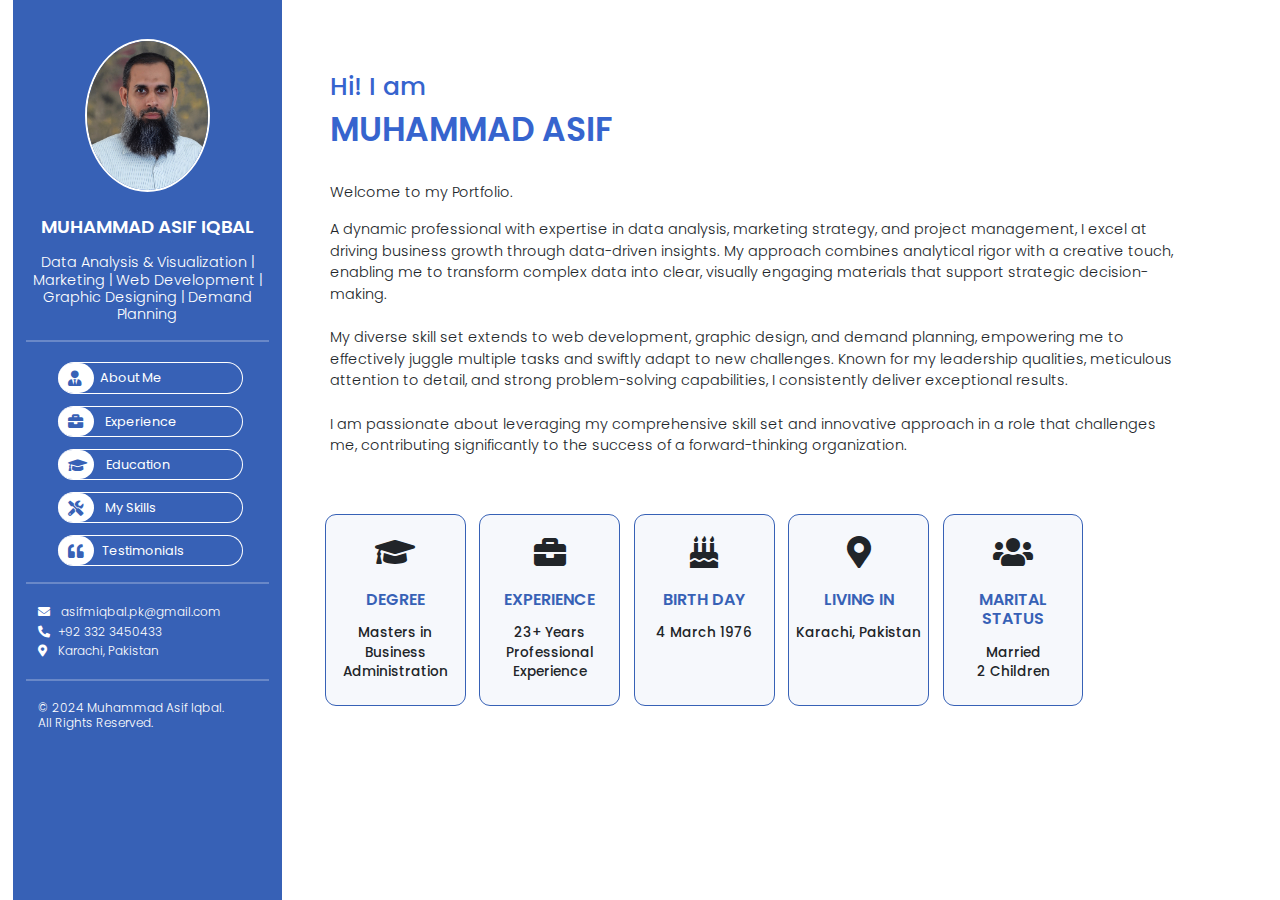
==== index.html @ bdbd3a94 "Copy Original without Portfolio" ====
<!DOCTYPE html>
<html lang="en">

<head>
    <meta charset="UTF-8">
    <meta http-equiv="X-UA-Compatible" content="IE=edge">
    <meta name="viewport" content="width=device-width, initial-scale=1, shrink-to-fit=no">
    <meta name="author" "Consulting Crew">
    <meta name="description" content=" Muhammad Asif Iqbal: Proficient in data analysis, marketing, and design. Drives growth with data-driven strategies and creative solutions.">
    <title>Muhammad Asif Iqbal's Portfolio</title>
    
    <!-- CSS Links -->
    <link rel="stylesheet" href="https://cdnjs.cloudflare.com/ajax/libs/font-awesome/5.15.3/css/all.min.css">
    <link rel="stylesheet" href="https://cdnjs.cloudflare.com/ajax/libs/OwlCarousel2/2.3.4/assets/owl.carousel.min.css">
    <link rel="stylesheet" href="https://cdnjs.cloudflare.com/ajax/libs/OwlCarousel2/2.3.4/assets/owl.theme.default.min.css">
    <link rel="stylesheet" href="https://cdn.jsdelivr.net/npm/bootstrap@5.3.2/dist/css/bootstrap.min.css">
    <link rel="stylesheet" href="style.css">
    <link rel="stylesheet" href="responsive.css">
</head>

<body>
    <div id="sidebar" class="sidebar">

        <button id="toggle-button">&#9776;</button>
        <div id="sidebar-content">
            
        <img src="images/Asif.jpg" alt="Muhammad Asif Iqbal">
        <h3> Muhammad Asif Iqbal</h3>
        <p> Data Analysis & Visualization | Marketing | Web Development | Graphic Designing | Demand Planning</p>
            <hr style="margin-left: auto; margin-right: auto; color: #fff; border-width: 2px;padding-bottom: 0.3rem">
                <nav class="vertical-nav">
                    <ul>
                        <li><a href="index.html"><i class="fas fa-user-tie nav-icon"></i>About Me</a></li>
                        <li><a href="experience.html"><i class="fas fa-briefcase nav-icon"></i> Experience</a></li>
                        <li><a href="education.html"><i class="fas fa-graduation-cap nav-icon"></i>Education</a></li>
                        <li><a href="skills.html"><i class="fas fa-tools nav-icon"></i> My Skills</a></li>
                        <li><a href="testimonials.html"><i class="fas fa-quote-left nav-icon"></i>Testimonials</a></li>
                    </ul>
                </nav>
            <hr style="margin-left: auto; margin-right: auto; color: #fff; border-width: 2px; padding-bottom: 0.3rem;">
                
                <div class="contacts">
                    <p>                      
                        <a href="mailto:asifmiqbal.pk@gmail.com" style="text-decoration: none; color: #fff;"><i class="fas fa-envelope"></i> asifmiqbal.pk@gmail.com</a>
                    <br>
                        <a href="tel:+923323450433" style="text-decoration: none; color: #fff;"><i class="fas fa-phone-alt"></i>+92 332 3450433</a>
                    <br>
                        <span style="text-decoration: none; color: #fff;"><i class="fas fa-map-marker-alt"></i> Karachi, Pakistan</span>
                    <br>
                    <!---<a href="#" style="text-decoration: none;"><i class="fab fa-linkedin-in"></i></a>---->                        </p>
                </div>
            <div>
                <hr style="margin-left: auto; margin-right: auto; color: #fff; border-width: 2px; padding-bottom: 0.2rem;">

            <footer class="footer">
                <p> &copy; 2024 Muhammad Asif Iqbal. <br> All Rights Reserved. </p>
            </footer>
            </div>
    </div>
    </div>

    <div id="main-content">
        <div class="container" style="display: flex; flex-direction: column;">    
            <br>
            <br>
            <br>
                <h2 style="text-align: left; font-weight: 450; color: #3664ce; font-size: 25px; padding-left: 5%; padding-right: 7%;">Hi! I am</h2>
                <h2 style="text-align: left; font-weight: 550; color: #3664ce; text-transform: uppercase; font-size: 33px; padding-left: 5%; padding-right: 7%;">Muhammad Asif</h2>
                <br>
                <p style="padding-left: 5%; padding-right: 9%; font-size: 0.9em; font-weight: 300;">
                    Welcome to my Portfolio.</p>
                <p style="padding-left: 5%; padding-right: 9%; font-size: 0.9em; font-weight: 300;">
                    A dynamic professional with expertise in data analysis, marketing strategy, and project management, I excel at driving business growth through data-driven insights. My approach combines analytical rigor with a creative touch, enabling me to transform complex data into clear, visually engaging materials that support strategic decision-making.
                    <br><br>
                    My diverse skill set extends to web development, graphic design, and demand planning, empowering me to effectively juggle multiple tasks and swiftly adapt to new challenges. Known for my leadership qualities, meticulous attention to detail, and strong problem-solving capabilities, I consistently deliver exceptional results.
                    <br><br>
                    I am passionate about leveraging my comprehensive skill set and innovative approach in a role that challenges me, contributing significantly to the success of a forward-thinking organization.
                </p>
            <div class="about-container"> 
                <div class="about-box">
                    <i class="fa fa-graduation-cap counter-icon"></i>
                    <h5>Degree</H5>
                    <p>Masters in Business Administration</p>
                </div>

                <div class="about-box">
                    <i class="fa fa-briefcase counter-icon"></i>
                    <H5>Experience</h5>
                    <p> 23+ Years Professional Experience </p>
                </div>

                <div class="about-box">
                    <i class="fa fa-birthday-cake counter-icon"></i>
                    <H5>Birth Day</H5>
                    <p> 4 March 1976 </p>
                </div>

                <div class="about-box">
                    <i class="fas fa-map-marker-alt"></i>
                    <H5>Living in</H5>
                    <p>Karachi, Pakistan</p>
                </div>

                <div class="about-box">
                    <i class="fa fa-users counter-icon"></i>
                    <h5>Marital Status</h5>
                    <p> Married <br> 2 Children </p>
                </div>
            </div>

        </div>
    </div>

<!-- JavaScripts -->
<!-- First, jQuery -->
<script src="https://cdnjs.cloudflare.com/ajax/libs/jquery/3.5.1/jquery.min.js"></script>
<!-- Then, Bootstrap JS bundle (which includes Popper.js) -->
<script src="https://cdn.jsdelivr.net/npm/bootstrap@5.3.2/dist/js/bootstrap.bundle.min.js"></script>
<!-- Owl Carousel -->
<script src="https://cdnjs.cloudflare.com/ajax/libs/OwlCarousel2/2.3.4/owl.carousel.min.js"></script>
<!-- custom script -->
<script src="script.js"></script>

</body>
</html>
---- style.css ----
@import url('https://fonts.googleapis.com/css?family=Poppins:400,500,600,700&display=swap');
*{
  margin: 0;
  padding: 0;
  box-sizing: border-box;
  font-family: 'Poppins', sans-serif;
  transition: background-color 0.5s, color 0.5s; /* Smooth theme transition */
 
}

.sidebar {
    position: fixed;
    display: flex;
    flex-direction: column;
    align-items: center; /* Centers children horizontally */
    justify-content: start; /* Adjust based on where you want the switcher in the sidebar */
    background-color: #3761b6;
    z-index: 1000;
    width: 21%; /* Default width */
    height: 100%;
    transition: width 0.5s;
    left: 1%;
    top: 0;
    padding: 3% 1%;
    overflow-y: auto;
}

#toggle-button {
    display: none; /* Hide by default on larger screens */
    cursor: pointer;
    padding: 7px 11px;
    width: 100%;
    box-sizing: border-box;
    border: none;
    background: #e1eaff; /* Light background for the button */
    text-align: left;
    font-size: large;
}

#sidebar-content {
    display: block; /* Show by default */
    text-align: center;
}

.sidebar img {
    height: 17vh;
    width: auto; /* Adjust image size */
    margin: 1px 10%; /* Center the image */
    border: 2px solid #fff;
    border-radius: 50%; /* This makes the image circular, similar to what 'rounded-circle' class would do */
    margin-bottom: 1.5rem;
}

.sidebar h3 {
  color: #fff; font-size: 1.15em; font-weight: 550; text-transform: uppercase; padding-bottom: 0.5rem;
}

.sidebar p {
  color: #fff; font-size: 0.9em; font-weight: 300; line-height: 1.2em;
}

.contacts {
  width: 100%;
  height: auto;
  color: #ffffff;
  text-align: left;
  padding: 0px 12px;
  z-index: 999;
}

.contacts p {
  font-size: 12px;
  color: #fff;
}
 
.contacts i {
  margin-right: 0.5rem;
  color: #fff;
  padding-bottom: 0.4rem;
}

.footer p {
  position: relative;
  font-size: 12px;
  color: #fff;
  padding: 1px 12px;
  text-align: left;
}
 
#main-heading {
  text-align: center;
  color: #3761b6;
  font-size:1.8em;
  text-transform: uppercase;
  font-weight: 700;
  line-height: 1.2rem;
  margin-bottom: 3rem;
  margin-left: 21%;
  padding-top: 60px;
}

#main-content {
  margin-left: 21%;
  padding: 5px 40px;
  display: flex;
  flex-wrap: wrap;
}

.container {
  display: flex;
  flex-direction: row;
  width: 100%;
  padding: 0;
}

.left-column {
  width: 45%;
  padding-left: 2rem;  padding-right: 0.5rem;
}

.right-column {
  width: 55%;
  padding-right: 1rem;
}

/* =====================================================
            VERTICAL NAVIGATION 
======================================================  */
nav.vertical-nav ul {
    list-style-type: none;
    font-size: 0.8em;
    text-align: left;
    font-weight: 400;
  }
  
  .nav-icon {
    font-size: 1.2em;
    color: #3761b6;
    vertical-align: middle;
    padding-left: 5px;
    padding-top: 1px;
    padding-bottom: 1px;
    margin-right: 11%;
  }
  
  nav.vertical-nav a {
    text-decoration: none;
    color: #fff;
    display: block; /* makes the entire area clickable */
    padding: 5px; /* adds some padding inside the link */
    margin-right: 12%;
    margin-bottom: 12px;
    border-radius: 50px;
    border-top: 1px solid #fff;
    border-bottom: 1px solid #fff;
    border-right: 1px solid #fff;
    border-left: 0px solid #fff;
    position: relative;
    z-index: 1;
  }
  
  nav.vertical-nav a:focus,
  nav.vertical-nav a:hover{
    color: #3761b6;
    font-style: italic;
    -webkit-box-shadow: 0px 0px 4px rgba(0,0,0,.2);
    box-shadow: 0px 0px 10px #e1eaff;
    transform: translateX(5px);
    opacity: 1;
    padding-left: 17px;
    margin-right: 7%;
  }  
  
  nav.vertical-nav a:before{
    content: "";
    background:#fff;
    width: 36px;
    height: 100%;
    border-radius: 50px;
    position: absolute;
    top: 0;
    left: 0;
    z-index: -1;
    transition: all 0.4s ease;
  }
  nav.vertical-nav a:focus:before,
  nav.vertical-nav a:hover:before{
    background:#fff;
    width: 100%;
  }
  
  nav.vertical-nav a:focus:after,
  nav.vertical-nav a:hover:after{ right: 5px; }


/*==============================================
     ABOUT BLOCK CSS
================================================*/

.about-container {
  padding: 3% 4% 0%;
}
  .about-box {
    overflow: hidden;
    text-align:center;
    Border: solid 1px #3761b6;
    border-radius: 11px;
    display: inline-block;
    padding: 0.3rem;
    background:#f6f8fc;
    margin: 0.7rem 0.3rem;
    width: 11vw;
    min-height: 192px;
    vertical-align: top;
  }
  
  .about-box h5 {
    font-size: 1rem;
    font-weight: 600;
    color:#3761b6;
    text-transform: uppercase;
    padding-bottom: 0.4rem;
    padding-top: 0.4rem;
  }
  
  .about-box p {
    font-size: 0.85rem;
    font-weight: 500;
    text-align:center;
    line-height: 1.2rem;
  }
  
  .about-box i {
    font-size: 2rem;
    text-align:center;
    padding-top: 1rem;
    padding-bottom: 1rem;
  }
  
  /*==============================================
         RESUME BLOCK CSS
  ================================================*/
    
    .resume .container {
      width: fit-content;
      align-items: flex-start;
    }
    
    .resume .resume-item::before {
      content: "";
      position: absolute;
      width: 10px;
      height: 10px;
      border-radius: 50px;
      left: -6px;
      top: 3px;
      background-color:mediumseagreen;
      border: 2px solid #000;
    }
      
    .resume .resume-item {
      padding: 0 0 10px 11px;
      border-left: 2px solid #4a4a4a;
      margin-top: 0px;
      position: relative;
      text-align: left;
    }
    
    .resume .resume-item h3 {
      line-height: 1.2;
      position: relative;
      font-size: 1.0rem;
      font-weight: 400;
      color: #3761b6;
      margin-bottom: 3px;
      margin-top: 0px;
    }
    
    .resume .resume-item h4 {
      line-height: 1;
      position: relative;
      font-size: 0.9rem;
      font-weight: 550;
      text-transform: uppercase;
      color: #3761b6;
      margin-bottom: 0.3rem;
    }
    
    .resume .resume-item h5 {
      font-size: 0.9rem;
      font-weight: 550;
      text-transform: uppercase;
      margin-bottom: 0.3rem;
      color: #4a4a4a;
    }
  
    .resume .resume-item h6 {
      line-height: 1.2;
      position: relative;
      font-size: 14px;
      font-weight: 600;
      margin-bottom: 0.2rem;
      color:mediumseagreen;
      text-transform: uppercase;
    }
    
    .resume .resume-item p {
      line-height: 1.3;
      position: relative;
      font-size: 0.8rem;
      font-weight: 400;
      margin-bottom: 9px;
      color: #4a4a4a;
    }
  
    .resume .resume-item:last-child {
      padding-bottom: 0;
    }
    
    .resume .Accomplishments::before{
      content: "";
      position: absolute;
      width: 5px;
      height: 5px;
      border-radius: 50px;
      left: 0px;
      top: 4px;
      color: #3761b6;
    }
  
    .Accomplishments{
    text-align: left;
    font-size: 13px;
    font-weight: 350;
    }
    
    .Accomplishments li{
     padding-bottom: 2px;
      border-left: 0px solid #080808;
      margin-top: 0px;
      text-align: left;
    }

/*==============================================
         SKILLS BLOCK CSS
================================================*/

  .skills-container{
    display: block;
    justify-content: center;
    margin-left: 3rem;
  }

  .skills-box {
    overflow: hidden;
    text-align:center;
    Border: solid 1px #3761b6;
    border-radius: 7px;
    display: inline-block;
    background:#e6eeff6c;
    margin: 0.5rem 0.4em;
    height: 425px;
    width: 31%;
    padding-bottom: 43%;
  }
    
  .skills-box img {
    height: 19%;
    width: auto;
  }

  .skills-box h5 {
    font-size: 1.2em;
    color:#3761b6;
    font-weight: 600;
    text-transform: uppercase;
    padding-bottom: 1.2em;
    padding-top: 0.4rem;
  }
  
  .skills-box li {
    list-style-type: disc;
    text-align:left;
    font-size: 0.9em;
    padding-bottom: 0.4rem;
    line-height: 1.1rem;
    color: #000000;
  }
 
/*==============================================
     TESTIMONOALS BLOCK CSS
================================================*/

.testimonial-content {
    padding: 1rem 5%; /* Adjusted for responsiveness */
    text-align: left;
    vertical-align: middle;
    padding-left: 5rem 5%;
    padding-right: 5rem 5%;
  }
  
  .testimonial-content h4 {
    font-size: 1.4em; /* Adapted for better scaling across devices */
    font-weight: 600;
    text-transform: uppercase;
    margin-top: 0.5rem; /* Added spacing above */
    color: #2C4D91;
  }
  
  .testimonial-content span {
    display: block; /* Ensure it appears on a new line */
    font-size: 0.9em;
    color: #000000;
    margin-bottom: 0.1rem; /* Added spacing below */
  }
  
  .testimonial-content p {
    font-family: Georgia, 'Times New Roman', Times, serif;
    font-size: 0.9em;
    line-height: 1.5;
    color: #000;
    font-weight: normal;
    font-style: italic;
  }
  
  .stars-container {
    padding: 0 0;
    color:  mediumseagreen;
    font-size: 1.3em;
  }
  
  .owl-carousel .owl-nav .owl-prev,
  .owl-carousel .owl-nav .owl-next {
    position: absolute;
    color: #2C4D91 !important;
    top: 50%; /* Position from Top */
  }
  
  .owl-carousel .owl-nav .owl-prev {
    left: -50px;}
  .owl-carousel .owl-nav .owl-next {
    right: -50px;}
  
  /*   Bottom indicators */
  .owl-carousel .owl-dots .owl-dot {
    border-radius: 2px;
 }
  .owl-dots {
    display: -webkit-box;
    display: -webkit-flex;
    display: -ms-flexbox;
    display: flex;
    -ms-flex-pack: center;
    -webkit-justify-content: center;
    justify-content: center;
  }
  
  .owl-carousel .owl-dots .owl-dot {
    width: 0.5rem;
    height: 8px;
    margin: 2rem 0.2rem;
    background: #e6eeffce;
    border: solid 1px#2C4D91;
  }
  
  .owl-carousel .owl-dots .owl-dot:focus {
    outline: none;
  }
  
  .owl-carousel .owl-dots .owl-dot.active {
    background: #2C4D91;
    width: 30px;
    height: 7px;
  }

/*==============================================
     PORTFOLIO BLOCK CSS
================================================*/

#main-content {
  margin-left: 21%;
  padding: 0 12px;
}

.static-content {
  flex-grow: 1;
  height: auto; /* Adjust based on your layout */
  width: 100%;
}

.portfolio-nav {
  width: 100%; /* Use 100% width to fill the container */
  background-color: #e1eaff;
  padding: 0;
  margin: 0;
}

.portfolio-nav ul {
  display: flex;
  flex-direction: row; /* Adjust if needed to make sure it's in line */
  justify-content: center; /* Center the navigation items */
  flex-wrap: wrap; /* Allows items to wrap in small screens */
  align-content: center;
}

.portfolio-nav li {
  text-decoration: none;
  list-style: none;
  margin:0.7rem;
}

.portfolio-nav li a {
  display: inline-flex;
/*  flex-direction: column; /* Stack the icon and text vertically */
  flex-wrap: wrap;
  align-items: center; /* Center items horizontally in the flex container */
  justify-content: center; /* Center items vertically in the flex container */
  text-decoration: none;
  font-size: 13.5px;
  line-height: 1.5rem;
  color: #000000;
  min-width: 8rem;
  padding: 11px 11px;
  background:#ffffff;
  border-radius: 5px;
  border: solid #e1eaff 2px;
  box-shadow: 5px 5px 5px #a0bffd ;
  transition: all 0.5s ease;
}

.portfolio-nav a:hover{ 
  color: #3665c2;
  background:#fff;
  box-shadow: -3px -3px 5px rgba(255, 255, 255, 1), 5px 5px 5px #a0bffd ;
  transform: translateY(-4px);
  transition: transform 0.5s ease;
  border: solid 2px  #366ad1 ; 
}

.portfolio-nav i {
  font-size: 19px;
  margin-right: 0.5rem;
}

.dynamic-content {
  display: block;
  flex-grow: 1;
  overflow-y: auto; /* Makes this area scrollable */
  width: 100%;
  margin: 0;
}

.content-section {
  display: none; /* Hide all sections by default */
}

.content-section h2{
  text-align: center;
  background-color: #e1eaff;
  padding: 0.4rem;
  margin-bottom: 1rem;
  font-size: 1.5rem;
}
.content-section.active {
  display: block; /* Only display the active section */
  align-content: center;
}

.video {
  width: 100%; /* Adjust based on your design preference */
  margin: 5px 5px; /* Adds space above and below, centers horizontally */
  overflow: hidden; /* Prevents content from spilling out */
  position: relative;
  padding-top: 56.25%; /* Aspect ratio for 16:9 videos */
  box-sizing:content-box; /* Ensures padding is included in the width */
}

.video iframe {
  position: absolute;
  top: 0;
  left: 0;
  width: 92%;
  height: 92%;
  align-items: center; /* Center items horizontally in the flex container */
  justify-content: center; /* Center items vertically in the flex container */
}

.video:hover {
  transform: translateY(-5px);
  transition: transform 0.5s ease;
}

.container {
  display: flex;
  flex-wrap: wrap;
  justify-content: space-around; /* Adjust this as needed */
}

.video-card{
  margin: 5px; 
  width: 27rem;
}

.video.card:hover {
transform: translateY(-5px);
transition: transform 0.5s ease;
}

.video-card.card-body {
  text-align: center;
}

.card {
  margin: 2vh 0; 
  width: 17rem;
}

.card:hover {
transform: translateY(-5px);
transition: transform 0.5s ease;
}

.card-body {
  text-align: center;
  color: #000;
  font-size: 0.9em;
  font-weight: 500;
}

.btn-portfolio {
  color: #366ad1;
  background-color: transparent;
  padding: 7px 7px;
  text-decoration: none;
  border: none;
  border-bottom: solid #366ad1 2px;
  margin-bottom: 5px;
}

.btn-portfolio:hover{
  color: #fff;
  background-color: #3761b6;
}

 
/*==============================================
     Branding Portfolio  CSS
================================================*/
.branding-container {
  display: flex;
  flex-direction: column;
  width:100%;
  text-align: left;
}

.branding-menu {
  display: inline-flex;
  flex-wrap: wrap;
  align-items: center; /* Center items horizontally in the flex container */
  justify-content: center; /* Center items vertically in the flex container */
  margin: 0;
}

.branding-content {
  padding: 19px 0;
}

.tab-content {
  align-items: center;
}

.branding-menu ul {
  justify-content: center;
  align-content: center;
  padding: 17px 0px;
  background: #3761b6 !important; /* Adjusted color for a softer look */
}

.branding-menu ul a {
  text-decoration: none;
  padding: 11px 12px;
  color: #333; /* Darker for better readability */
  background: #fff; /* Softer background */
  box-shadow: 2px 2px 5px #e0e0e0; /* Softer shadow */
  border: 1px solid #ddd; /* Lighter border */
  border-radius: 5px;
  font-size: 0.9em; /* Slightly larger */
  font-weight: 400; /* Lighter weight for a modern look */
  transition: background-color 0.3s ease, color 0.3s ease; /* Smoother transition */
  margin: 0.7rem;
  margin-top: 0.1rem;
}

.branding-menu li {
  margin: 0;
  padding: 0;
}

.branding-menu a.active {
  color: #fff !important;
  background: #3761b6 !important; /* Adjusted color for a softer look */
  box-shadow: 3px 3px 6px #fff;
}

.branding-menu a:hover {
  color: #fff;
  background: #5a7dbc; /* Adjusted color for a softer look */
  box-shadow: 3px 3px 6px #fff;
}

.tab-content img {
  max-width: 63%; /* Ensure responsiveness */
  max-height: 50vh; /* Maintain aspect ratio */
  margin: 0.75rem;
  box-shadow: 1px 1px 3px #f1f1f1;
  border-radius: 4px;
}

.portfolio-branding {
  display: flex;
  flex-direction: row;
  padding: 10px;
  align-items: center;
}

.portfolio-branding img {
  width: 50%; /* Ensure responsiveness */
  max-height: 70vh; /* Maintain aspect ratio */
  margin: 1rem;
  box-shadow: 1px 1px 3px #f1f1f1;
  border-radius: 4px;
}

.marketing-branding {
  margin-bottom: 1rem;
  padding-left: 1rem;
  align-items: center; /* Center items horizontally in the flex container */
  justify-content: center; /* Center items vertically in the flex container */
}

.marketing-branding img {
  max-width: 40%; /* Ensure responsiveness */
  max-height: 40vh; /* Maintain aspect ratio */
  margin: 0.75rem;
  box-shadow: 1px 1px 3px #f1f1f1;
  border-radius: 4px;
}

.branding-box {
  overflow-x: auto;
  display: flex;
  flex-direction: row;
  margin-bottom: 1rem;
  padding-left: 1rem;
}

.branding-box p {
  font-weight: 500; /* Adjusted for emphasis */
  color: #000000; /* Softened color */
  font-size: larger;
  margin-top: 19px;
  text-transform: uppercase;
  padding-left: 1rem;
}

.branding-box img {
  max-width: 30%; /* Ensure responsiveness */
  max-height: 30vh; /* Maintain aspect ratio */
  margin: 0.75rem; /* Increased spacing */
}


.logo-branding {
  display: flex;   
  flex-wrap: wrap; 
  justify-content: center;
}

.logo-branding img {
  margin: 0.9rem; /* Increased spacing */
  width: 19%;
  height: fit-content;
  justify-content: center; /* Center items vertically in the flex container */
  box-shadow: 2px 2px 5px #b2c9f8;
  border: 1px solid #ccc; 
  border-radius: 5px;
  transition: background-color 0.3s ease, color 0.3s ease;
}

.container-portfolio-branding {
  display: flex;   
  flex-wrap: wrap; 
  justify-content: center;
}

.portfolio-branding {
  display: flex;
  flex-direction: column;
  box-shadow: 2px 2px 5px #b2c9f8;
  border: 1px solid #ccc; 
  border-radius: 5px;
  transition: background-color 0.3s ease, color 0.3s ease;
  margin: 1rem;
  max-width: 40%; /* Ensure responsiveness */
  max-height: 63vh; /* Maintain aspect ratio */
  justify-content: center;
  }

.portfolio-branding img {
  width: fit-content;
  height: fit-content;
}

.portfolio-branding a {
  text-decoration: none;
  padding: 7px 10px;
  font-size: 0.9em;
  font-weight: 400; 
  transition: background-color 0.3s ease, color 0.3s ease; 
  color: #366ad1; 
  background: #fff; 
  box-shadow: 2px 2px 5px #e0e0e0;
  border: 1px solid #366ad1;
  border-radius: 5px;
}

.marketing-branding {
  display: flex;   
  flex-wrap: wrap; 
  justify-content: center;
}

/* Modal CSS */
/* The Modal (background) */
.modal {
  position: fixed; /* Use fixed positioning */
  padding: 3rem; /* Location of the box */
  display: none; /* Hidden by default */
  top: 0;
  left: 0;
  width: 100vw; /* Cover the full viewport width */
  height: 100vh; /* Cover the full viewport height */
  align-items: center; /* Center vertically */
  justify-content: center; /* Center horizontally */
  vertical-align: middle;
  z-index: 1005; /* Ensure it's above other content */
  background-color: rgba(0,0,0,0.8); /* Semi-transparent background */
}

/* Modal Content (Image) */
.modal-content {
  max-width: 92%; /* Maximum width is the container's width */
  max-height: 92vh; /* Do not exceed the viewport's height */
  object-fit: contain; /* Preserve aspect ratio while fitting in the container */
}

/* Caption of Modal Image */
#caption {
  margin: auto;
  display: block;
  width: 80%;
  max-width: 700px;
  text-align: center;
  color: #ccc;
  padding: 10px 0;
  height: 150px;
}

/* The Close Button */
.close {
  position: absolute;
  top: 12px;
  right: 40px;
  color: #ffffff;
  font-size: 40px;
  font-weight:500;
  transition: 0.5s;
}

.close:hover,
.close:focus {
  color: #e0e0e0;
  text-decoration: none;
  cursor: pointer;
}
---- responsive.css ----
@media (max-width: 600px) {
  .sidebar {
      width: 45px; /* Minimized width on small screens */
  }

  .sidebar.active {
      width: 263px; /* Expand when active */
  }

  #toggle-button {
      display: block; /* Show toggle button on small screens */
  }

  #sidebar-content {
      display: none; /* Hide content by default on small screens */
  }

  .sidebar.active #sidebar-content {
      display: block; /* Show content when sidebar is active */
  }

  .sidebar img {
    width: 33%; /* Adjust image size */
    height: auto;
    margin: 10px 10%; /* Center the image */
    border: 2px solid #fff;
    border-radius: 50%; /* This makes the image circular, similar to what 'rounded-circle' class would do */
    margin-bottom: 1rem;
  }

  .sidebar h3 {
    padding-bottom: 0.1rem;
  }

  .sidebar p {
    font-size: 0.8em; 
    font-weight: 300; 
    line-height: 1.5em;
    padding: 0 10px;
  }
  .contacts {
    width: 100%;
    height: auto;
    text-align: left;
    padding: 0px 12px;
    z-index: 999;
  }
  
  .contacts p {
    font-size: 13px;
  }
   
  .contacts i {
    margin-right: 0.5rem;
    font-size: 13px;
    padding-bottom: 0.4rem;
  }
  
  .footer p {
    position: relative;
    font-size: 12px;
    padding: 5px 12px;
    text-align: left;
  }
 
  
#main-content {
      margin-left: 40px; /* Adjust for minimized sidebar */
      margin-right: 10px; /* Adjust for minimized sidebar */
      padding-left: 1rem;
      padding-right: 0.5rem;
      align-items: center;
      font-size: 0.9em;
  }

 
#main-heading {
  font-size:1.6em;
  text-transform: uppercase;
  font-weight: 600;
  line-height: 1.7rem;
  margin-bottom: 0.5rem;
  margin-left: 30px;
  padding: 10px 10px;
}


.about-container {
  padding: 2% 3%;
}
.about-box {
  padding: 0.35rem;
  margin-right: 0.1em;
  margin-left: 0.3em;
  height: 19vh;
  width: 45%;
}

.about-box h5 {
  font-size: 1.1rem;
  font-weight: 600;
}

.about-box p {
  font-size: 0.8rem;
  line-height: 1.4;
  font-weight: 500;
}

.about-box i {
  font-size: 1.7rem;
}
.skills-container{
  display: block;
  margin-left: 4rem;
  flex-basis: 100%; /* Stack columns vertically on small screens */
  font-size: 0.9em;
  padding: 0;
  margin: 0;
  }

  .skills-container .skills-box {
          width: 72%;
          margin-bottom: 2rem;
          margin-left: 4rem;
          height: auto;
          padding: 0.7rem;
  }

  .skills-box h5 {
    font-size: 1.8em;
    font-weight: 700;
    padding-bottom: 1.2em;
    padding-top: 0.4rem;
  }
  
  .skills-box li {
    font-size: 1.1em;
    padding-bottom: 0.5rem;
  }

  .left-column {
      flex-basis: 100%; /* Stack columns vertically on small screens */
      padding-left: 1.5rem;
  }
  .right-column {
      flex-basis: 100%; /* Stack columns vertically on small screens */
      padding: 0;
      margin-top: 2.5rem;
      padding-left: 1.5rem;
      padding-right: 1rem;
  }
 
/* -------------------- TESTIMONOALS BLOCK CSS -----------------*/

.testimonial-content h4 {
  font-size: 1.2em; /* Adapted for better scaling across devices */
}

.testimonial-content span {
    font-size: 1em;
 }

.testimonial-content p {
  font-size: 1em;
  }

  .owl-carousel .owl-nav .owl-prev {
      display: none;}
  .owl-carousel .owl-nav .owl-next {
      display:none}
  
  .owl-carousel .owl-nav .owl-dot {
    display: block;}


/*-----------Portfolio SECTION----------*/

.portfolio-nav ul {
   padding: 0.4rem 0;
}

.portfolio-nav li {
  margin: 0.2rem;
}

.portfolio-nav li a {
  flex-direction: column; /* Stack the icon and text vertically */
  font-size: 11px;
  line-height: 1rem;
  width: 5rem;
  min-height: 8vh;
  text-wrap: wrap;
  padding: 7px 10px;
  text-align: center;
  line-height: 1.2;
}

.portfolio-nav i {
  font-size: 15px;
  margin-bottom: 0.4rem;
}

.content-section h2{
  padding: 0.4rem;
  margin-bottom: 0.7rem;
  font-size: 1.1rem;
}

.video {
  width: 92%; /* Adjust based on your design preference */
}

.video iframe {
  margin-left: 1rem;
}

.card-body {
  font-size: 0.8em;
}
 
/* ------------- Branding Portfolio  CSS  --------------*/

.branding-content {
  padding: 15px 10px;
}

.branding-menu ul {
  padding: 5px 5px;
}

.branding-menu ul a {
  font-size: 0.8em;
  font-weight: 300;
  margin: 0.3rem;
  width: 5.5rem;
  padding: 0.4rem;
  text-align: center;
  text-wrap: wrap;
}

.branding-menu li {
margin-bottom: 0.4rem;
}

.branding-box img {
  max-height: 20vh;
  width:fit-content;
  margin: 0.5rem; /* Increased spacing */
}

.logo-branding img {
  margin: 0.9rem; /* Increased spacing */
  width: 25%; /* Ensure responsiveness */
  height: auto;
  }
}













/* ============ width upto 800 with Toggle =====*/


@media only screen and (min-width: 601px) and (max-width: 800px) {
 
  .sidebar {
    width: 50px; /* Minimized width on small screens */
}

.sidebar.active {
    width: 272px; /* Expand when active */
}

#toggle-button {
    display: block; /* Show toggle button on small screens */
}

#sidebar-content {
    display: none; /* Hide content by default on small screens */
}

.sidebar.active #sidebar-content {
    display: block; /* Show content when sidebar is active */
}

.sidebar img {
  width: 30%; /* Adjust image size */
  height: auto;
  margin: 10px 10%; /* Center the image */
  border: 2px solid #fff;
  border-radius: 50%; /* This makes the image circular, similar to what 'rounded-circle' class would do */
  margin-bottom: 1rem;
}

.sidebar h3 {
  padding-bottom: 0.5rem;
}

.sidebar p {
  font-size: 0.9em; 
  font-weight: 300; 
  line-height: 1.3em;
  padding: 0 10px;
}
.contacts {
  width: 100%;
  height: auto;
  color: #ffffff;
  text-align: left;
  padding: 0px 12px;
  z-index: 999;
}

.contacts p {
  font-size: 12px;
  color: #fff;
}
 
.contacts i {
  margin-right: 7px;
  color: #fff;
  padding-bottom: 0.5rem;
}

.footer p {
  position: relative;
  font-size: 10px;
  color: #fff;
  padding: 5px 12px;
  text-align: left;
}


#main-content {
    margin-left: 30px; /* Adjust for minimized sidebar */
    margin-right: 0px; /* Adjust for minimized sidebar */
    padding-left: 1.5rem;
    padding-right: 0.5rem;
    align-items: center;
}


#main-heading {
font-size:1.6em;
text-transform: uppercase;
font-weight: 600;
line-height: 1.7rem;
margin-bottom: 0rem;
margin-left: 30px;
padding: 10px 10px;
}

.about-container {
  padding: 2% 3%;
}
.about-box {
  padding: 0.5rem;
  margin-right: 0.3em;
  margin-left: 0.4em;
  height: 17vh;
  width: 30%;
}

.about-box h5 {
  font-size: 1.1rem;
  font-weight: 600;
}

.about-box p {
  font-size: 0.8rem;
  line-height: 1.4;
  font-weight: 500;
}

.about-box i {
  font-size: 1.7rem;
}


.skills-container{
display: block;
flex-basis: 100%; /* Stack columns vertically on small screens */
font-size: 1em;
padding: 0;
margin: 0;
}

.skills-box {
        width: 72%;
        margin-bottom: 1.5rem;
        margin-left: 5rem;
        height: auto;
        padding: 5%;
        vertical-align: top;
        height: 50%;
}


.left-column {
    flex-basis: 100%; /* Stack columns vertically on small screens */
    padding-left: 1.5rem;
}
.right-column {
    flex-basis: 100%; /* Stack columns vertically on small screens */
    padding: 0;
    margin-top: 2.5rem;
    padding-left: 1.5rem;
    padding-right: 1rem;
}

/* -------------------- TESTIMONOALS BLOCK CSS -----------------*/

.testimonial-content h4 {
font-size: 1.2em; /* Adapted for better scaling across devices */
}

.testimonial-content span {
  font-size: 0.8em;
}

.testimonial-content p {
font-size: 0.8em;
}

.owl-carousel .owl-nav .owl-prev {
    display: none;}
.owl-carousel .owl-nav .owl-next {
    display:none}

.owl-carousel .owl-nav .owl-dot {
  display: block;}


/*-----------Portfolio SECTION----------*/

.portfolio-nav ul {
  padding: 0.4rem 0;
 }
 
 .portfolio-nav li {
 margin: 0.4rem;
 }
 
 .portfolio-nav li a {
 flex-direction: column; /* Stack the icon and text vertically */
 font-size: 12px;
 line-height: 1rem;
 min-width: 7rem;
 height: 6.5vh;
 text-wrap: wrap;
 padding: 3px 0;
 text-align: center;
 }
 
 .portfolio-nav i {
 font-size: 15px;
 margin-bottom: 0.4rem;
 }
 
 .content-section h2{
 padding: 0.5rem;
 font-size: 1.3rem;
 }
 
 
 /* ------------- Branding Portfolio  CSS  --------------*/
 
 .branding-content {
 padding: 10px 5px;
 }
 
 .branding-menu ul {
 padding: 10px 5px;
 }
 
 .branding-menu ul a {
 font-size: 0.85em;
 font-weight: 400;
 margin:0 0.7rem;
 width: 6.5rem;
 min-height: 3.5rem;
 padding: 0.4rem 0.7rem;
 text-align: center;
 text-wrap: wrap;
 }
 
 .branding-menu li {
 margin-bottom: 0.2rem;
 }
 
 .branding-box img {
 max-height: 20vh;
 width:fit-content;
 margin: 0.5rem; /* Increased spacing */
 }
 
 .logo-branding img {
 margin: 0.9rem; /* Increased spacing */
 width: 25%; /* Ensure responsiveness */
 height: 25%;
 }
 }
 









@media only screen and (min-width: 801px) and (max-width: 990px) {
 
  .sidebar {
    width: 25%; /* Minimized width on small screens */
    padding: 12px 0;
    
}

.sidebar.active #sidebar-content {
    display: block; /* Show content when sidebar is active */
}

.sidebar img {
  width: 40%; /* Adjust image size */
  height: auto;
  margin: 30px 10%; /* Center the image */
  border: 2px solid #fff;
  border-radius: 50%; /* This makes the image circular, similar to what 'rounded-circle' class would do */
  margin-bottom: 1rem;
}


.sidebar h3 {
  font-size: 99%; 
  font-weight: 550; 
  padding-bottom: 0.3rem;
}

.sidebar p {
  font-size: 80%; 
  font-weight: 300;
  line-height: 1.3em;
  padding: 0 10px;
}


.contacts {
  width: 100%;
  height: auto;
  color: #ffffff;
  text-align: left;
  padding: 0px 5px;
  z-index: 999;
}

.contacts p {
  font-size: 11px;
  color: #fff;
}
 
.contacts i {
  margin-right: 0.2rem;
  color: #fff;
  padding-bottom: 0.5rem;
}

.footer p {
  position: relative;
  font-size: 11px;
  color: #fff;
  padding: 5px 12px;
  text-align: left;
}


#main-content {
    margin-left: 23%; /* Adjust for minimized sidebar */
    margin-right: 0px; /* Adjust for minimized sidebar */
    padding-left: 1.5rem;
    padding-right: 0.5rem;
    align-items: center;
}


#main-heading {
font-size:1.6em;
text-transform: uppercase;
font-weight: 600;
line-height: 1.7rem;
margin-bottom: 0rem;
margin-left: 20%;
padding: 10px 10px;
}


.about-container {
  padding: 2% 3%;
}
.about-box {
  padding: 0.3rem;
  margin-right: 0.1em;
  margin-left: 0.3em;
  height: 19vh;
  width: 30%;
}

.about-box h5 {
  font-size: 1.1rem;
  font-weight: 600;
}

.about-box p {
  font-size: 0.8rem;
  line-height: 1.4;
  font-weight: 500;
}

.about-box i {
  font-size: 1.7rem;
}
.skills-container{
display: block;
font-size: 0.7em;
padding: 0;
margin: 0;
}

.skills-box {
        min-width: 40%;
        margin-bottom: 1.5rem;
        margin-left: 0.5rem;
        height: 400px;
        vertical-align: top;
}

.skills-box li {
  font-size: 1.1em;
  padding-bottom: 0.4rem;
  line-height: 1.1rem;
  color: #000000;
}

.left-column {
    flex-basis: 100%; /* Stack columns vertically on small screens */
    padding-left: 1.5rem;
}
.right-column {
    flex-basis: 100%; /* Stack columns vertically on small screens */
    padding: 0;
    margin-top: 2.5rem;
    padding-left: 1rem;
    padding-right: 1rem;
}

/* -------------------- TESTIMONOALS BLOCK CSS -----------------*/

.testimonial-content h4 {
font-size: 1.2em; /* Adapted for better scaling across devices */
}

.testimonial-content span {
  font-size: 0.8em;
}

.testimonial-content p {
font-size: 0.8em;
}

.owl-carousel .owl-nav .owl-prev {
    display: none;}
.owl-carousel .owl-nav .owl-next {
    display:none}

.owl-carousel .owl-nav .owl-dot {
  display: block;}


/*-----------Portfolio SECTION----------*/

.portfolio-nav ul {
 padding: 0.3rem 0rem;
}

.portfolio-nav li {
margin: 0.4rem;
}

.portfolio-nav li a {
flex-direction: column; /* Stack the icon and text vertically */
font-size: 12.5px;
line-height: 1rem;
min-width: 5.5rem;
min-height: 7vh;
text-wrap: wrap;
padding: 5px 5px;
text-align: center;
}

.portfolio-nav i {
font-size: 15px;
margin-bottom: 0.4rem;
}

.content-section h2{
padding: 0.5rem;
font-size: 1.3rem;
}


/* ------------- Branding Portfolio  CSS  --------------*/

.branding-content {
padding: 10px 5px;
}

.branding-menu ul {
padding: 10px 5px;
}

.branding-menu ul a {
font-size: 0.85em;
font-weight: 400;
margin:0 0.7rem;
width: 6.5rem;
min-height: 3.5rem;
padding: 0.4rem 0.7rem;
text-align: center;
text-wrap: wrap;
}

.branding-menu li {
margin-bottom: 0.2rem;
}

.branding-box img {
max-height: 20vh;
width:fit-content;
margin: 0.5rem; /* Increased spacing */
}

.logo-branding img {
margin: 0.9rem; /* Increased spacing */
width: 25%; /* Ensure responsiveness */
height: 25%;
}
}








@media only screen and (min-width: 991px) and (max-width: 1190px) {
 
.sidebar {
    width: 23% /* Minimized width on small screens */
}


#toggle-button {
    display: none; /* Show toggle button on small screens */
}

#sidebar-content {
    display: block; /* Hide content by default on small screens */
}

.sidebar.active #sidebar-content {
    display: block; /* Show content when sidebar is active */
}

.sidebar img {
  width: 40%; /* Adjust image size */
  height: auto;
  margin: 10px 10%; /* Center the image */
  border: 2px solid #fff;
  border-radius: 50%; /* This makes the image circular, similar to what 'rounded-circle' class would do */
  margin-bottom: 1rem;
}

.sidebar h3 {
  font-size: 98%; 
  font-weight: 550; 
  padding-bottom: 0.5rem;
}

.sidebar p {
  font-size: 80%; 
  font-weight: 300;
  line-height: 1.2em;
}

.contacts {
  width: 100%;
  height: auto;
  color: #ffffff;
  text-align: left;
  padding: 0px 12px;
  z-index: 999;
}

.contacts p {
  font-size: 12px;
  color: #fff;
}
 
.contacts i {
  margin-right: 9px;
  color: #fff;
  padding-bottom: 0.5rem;
}

.footer p {
  position: relative;
  font-size: 12px;
  color: #fff;
  padding: 5px 12px;
  text-align: left;
}


#main-content {
      margin-left: 21%;
      padding: 5px 30px;
      display: flex;
      flex-wrap: wrap;
}


#main-heading {
font-size:1.6em;
text-transform: uppercase;
font-weight: 600;
line-height: 1.7rem;
margin-bottom: 0rem;
margin-left: 250px;
padding: 10px 10px;
}

.skills-container{
display: block;
margin-left: 25%;
flex-basis: 100%; /* Stack columns vertically on small screens */
font-size: 0.9em;
padding: 0;
margin: 0;
}

.skills-box {
        width: 30%;
        margin-bottom: 1.5rem;
        margin-left: 0.3rem;
        padding: 0.2rem;
        vertical-align: top;
        min-height: 450px;

}

.left-column {
    flex-basis: 45%; /* Stack columns vertically on small screens */
    padding-left: 1.5rem;
    margin-top: 1.5rem;
    
}
.right-column {
    flex-basis: 55%; /* Stack columns vertically on small screens */
    padding: 0;
    margin-top: 1.5rem;
    padding-left: 1.5rem;
    padding-right: 1rem;
}

/* -------------------- TESTIMONOALS BLOCK CSS -----------------*/

.testimonial-content h4 {
font-size: 1.2em; /* Adapted for better scaling across devices */
}

.testimonial-content span {
  font-size: 0.8em;
}

.testimonial-content p {
font-size: 0.8em;
}

.owl-carousel .owl-nav .owl-prev {
    display: none;}
.owl-carousel .owl-nav .owl-next {
    display:none}

.owl-carousel .owl-nav .owl-dot {
  display: block;}


/*-----------Portfolio SECTION----------*/

.portfolio-nav ul {
  padding: 0.4rem 0;
 }
 
 .portfolio-nav li {
 margin: 0.5rem;
 }
 
 .portfolio-nav li a {
 flex-direction: column; /* Stack the icon and text vertically */
 font-size: 13px;
 line-height: 1rem;
 width: 7.5rem;
 min-height: 6.5vh;
 text-wrap: wrap;
 padding: 3px 0;
 text-align: center;
 }
 
 .portfolio-nav i {
 font-size: 15px;
 margin-bottom: 0.3rem;
 }
 
 .content-section h2{
 padding: 0.5rem;
 font-size: 1.3rem;
 }
 
 
 /* ------------- Branding Portfolio  CSS  --------------*/
 
 .branding-content {
 padding: 10px 5px;
 }
 
 .branding-menu ul {
 padding: 10px 5px;
 }
 
 .branding-menu ul a {
 font-size: 0.85em;
 font-weight: 400;
 margin:0 0.7rem;
 width: 6.5rem;
 min-height: 3.5rem;
 padding: 0.4rem 0.7rem;
 text-align: center;
 text-wrap: wrap;
 }
 
 .branding-menu li {
 margin-bottom: 0.2rem;
 }
 
 .branding-box img {
 max-height: 20vh;
 width:fit-content;
 margin: 0.5rem; /* Increased spacing */
 }
 
 .logo-branding img {
 margin: 0.9rem; /* Increased spacing */
 width: 25%; /* Ensure responsiveness */
 height: 25%;
 }
 }
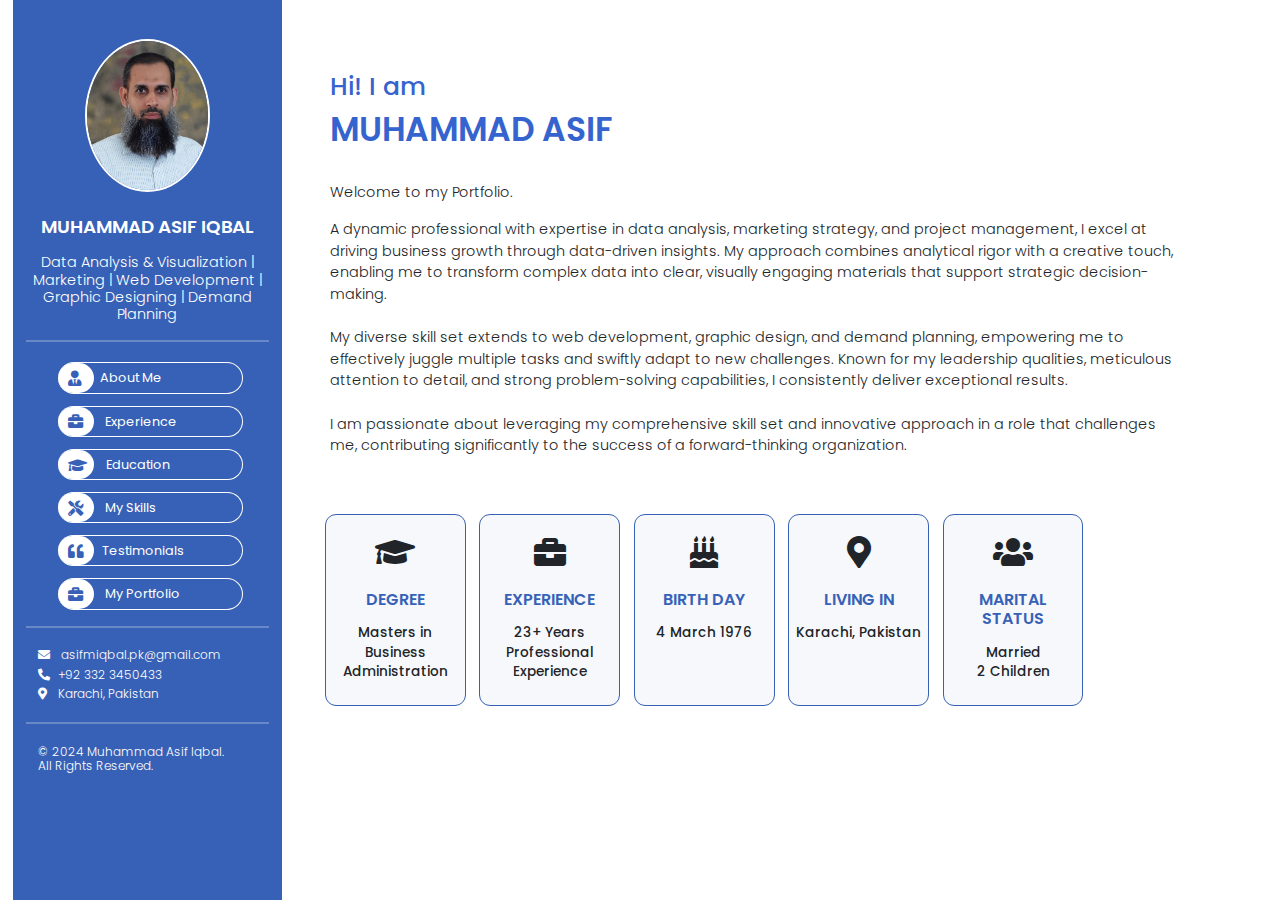
==== commit aae73621: "Copy Original with Portfolio" ====
--- a/index.html
+++ b/index.html
@@ -35,6 +35,7 @@
                         <li><a href="education.html"><i class="fas fa-graduation-cap nav-icon"></i>Education</a></li>
                         <li><a href="skills.html"><i class="fas fa-tools nav-icon"></i> My Skills</a></li>
                         <li><a href="testimonials.html"><i class="fas fa-quote-left nav-icon"></i>Testimonials</a></li>
+                        <li><a href="portfolio.html"><i class="fas fa-briefcase nav-icon"></i> My Portfolio</a></li>
                     </ul>
                 </nav>
             <hr style="margin-left: auto; margin-right: auto; color: #fff; border-width: 2px; padding-bottom: 0.3rem;">
